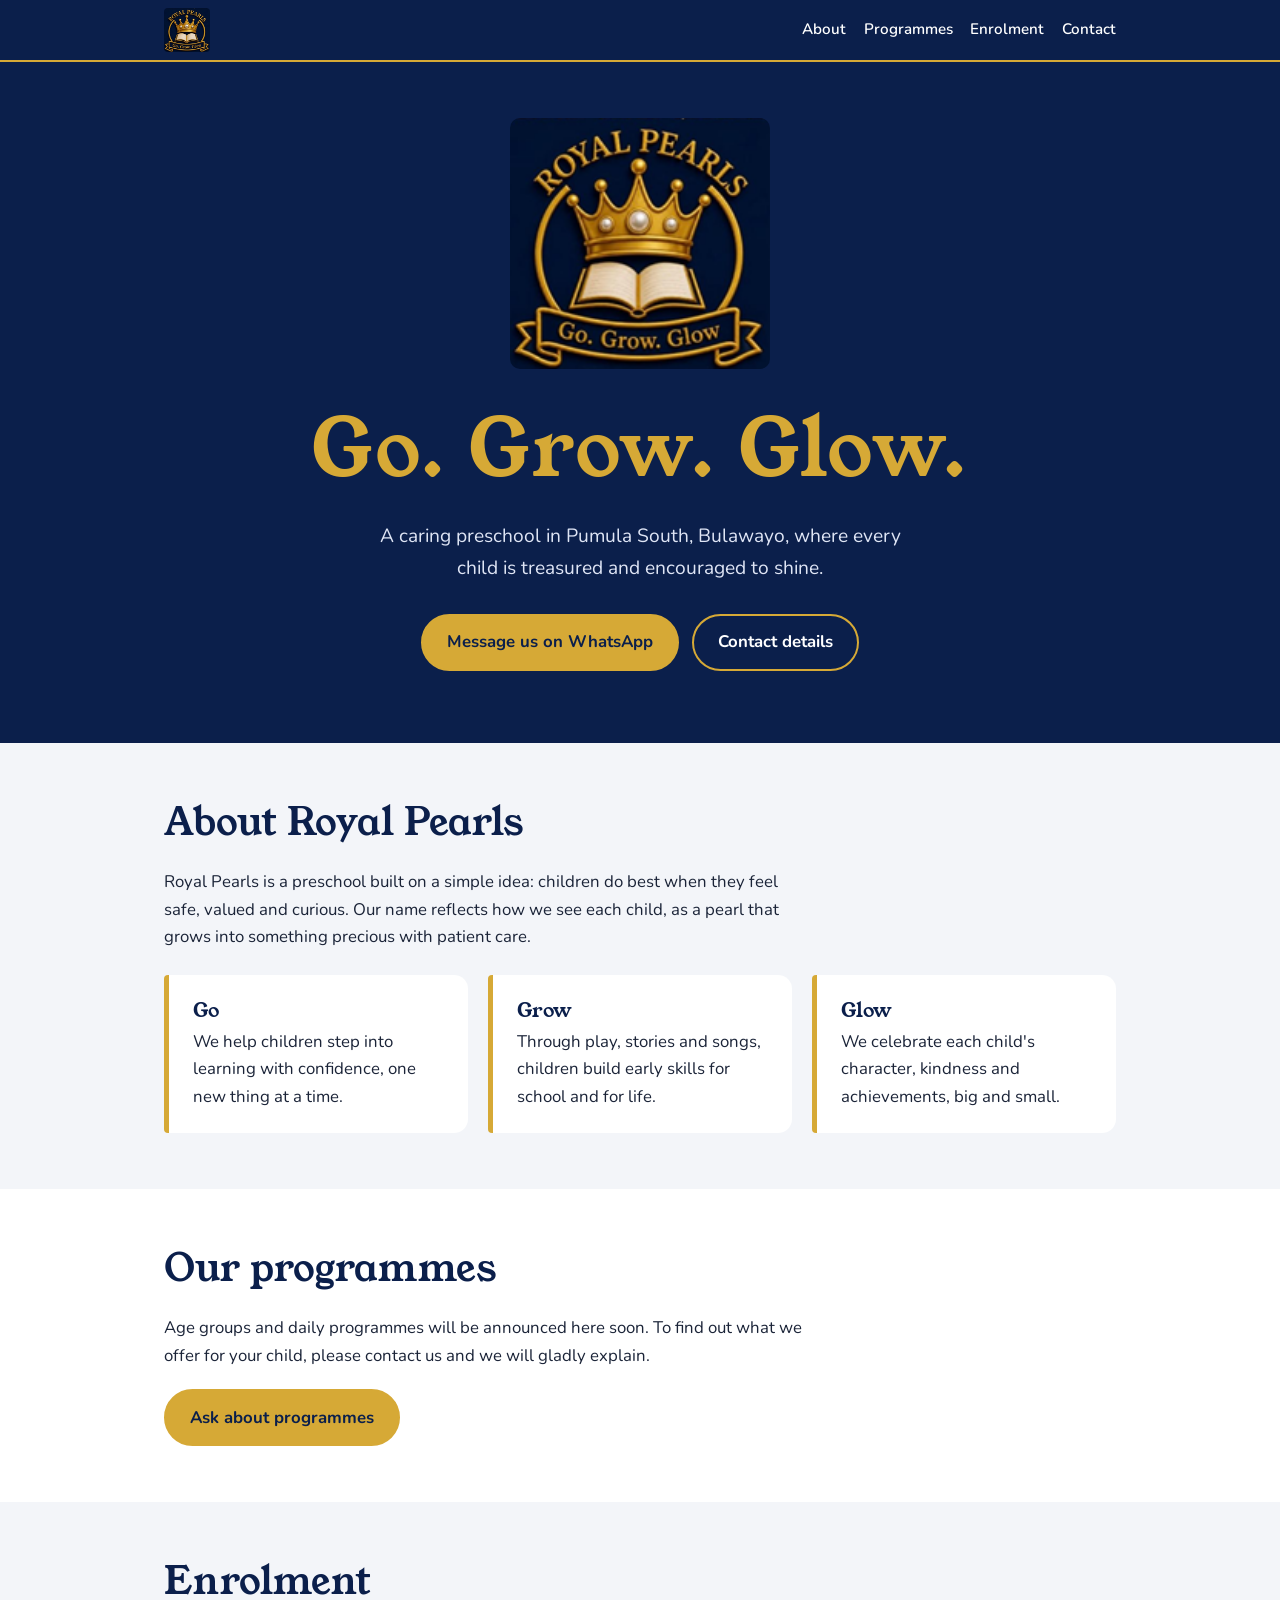
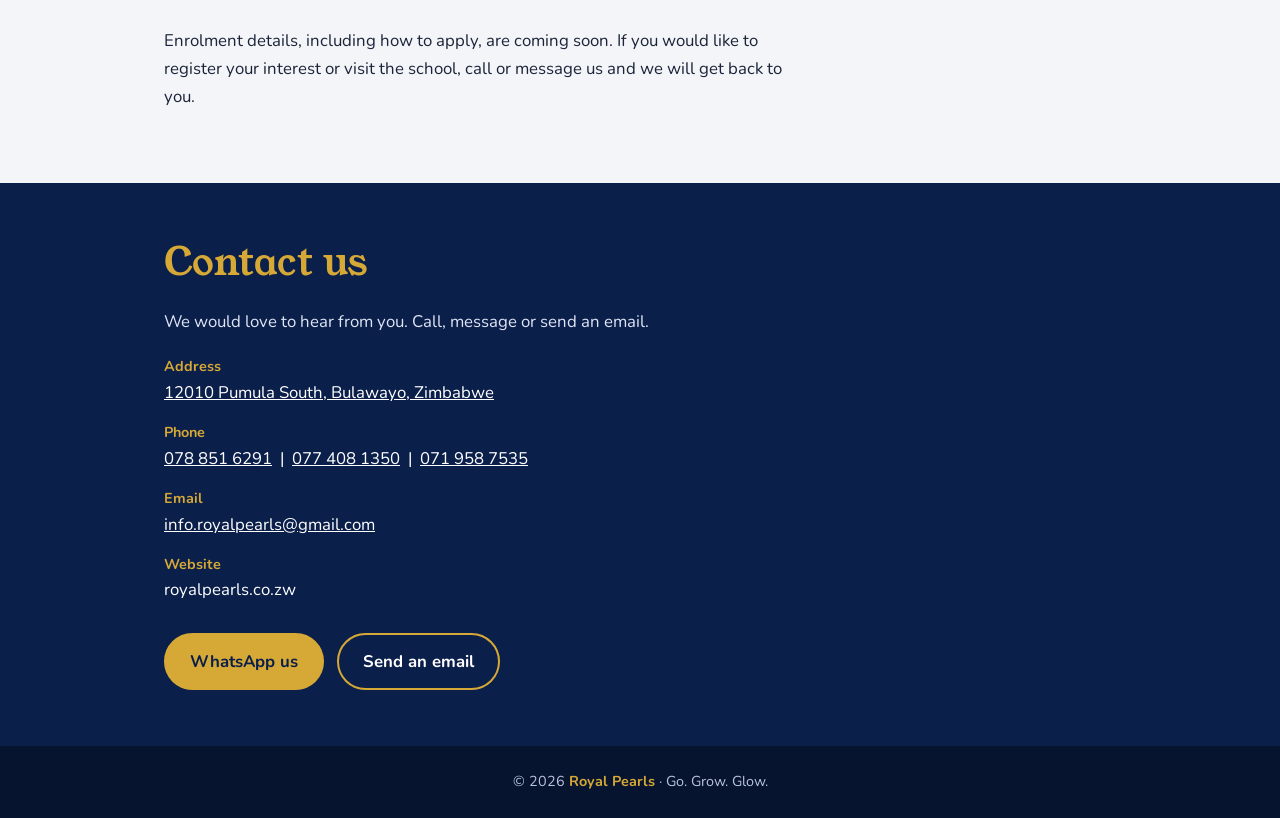
==== index.html @ 529e44fb "Add files via upload" ====
<!DOCTYPE html>
<html lang="en">
<head>
<meta charset="utf-8">
<meta name="viewport" content="width=device-width, initial-scale=1">
<title>Royal Pearls Preschool | Pumula South, Bulawayo</title>
<meta name="description" content="Royal Pearls preschool in Pumula South, Bulawayo. Go. Grow. Glow. Contact us to find out about enrolment.">
<link rel="icon" href="logo.png">
<link rel="preconnect" href="https://fonts.googleapis.com">
<link rel="preconnect" href="https://fonts.gstatic.com" crossorigin>
<link href="https://fonts.googleapis.com/css2?family=Nunito:wght@400;600;700&family=Young+Serif&display=swap" rel="stylesheet">
<style>
:root{--navy:#0b1f4b;--navy2:#13306d;--gold:#d6a936;--gold-dk:#8a6a12;--pearl:#f3f5f9;--ink:#1b2438;--white:#fff}
*{box-sizing:border-box}
html{scroll-behavior:smooth}
body{margin:0;font-family:Nunito,Arial,sans-serif;color:var(--ink);background:var(--pearl);line-height:1.65;font-size:1.05rem}
h1,h2,h3{font-family:"Young Serif",Georgia,serif;font-weight:400;line-height:1.2;margin:0 0 .6em}
a{color:inherit}
:focus-visible{outline:3px solid var(--gold);outline-offset:3px}
.wrap{max-width:62rem;margin:0 auto;padding:0 1.25rem}
header{background:var(--navy);position:sticky;top:0;z-index:5;border-bottom:2px solid var(--gold)}
header .wrap{display:flex;align-items:center;justify-content:space-between;gap:1rem;padding-top:.5rem;padding-bottom:.5rem}
header img{height:44px;width:auto;border-radius:4px;display:block}
nav{display:flex;gap:1.1rem;flex-wrap:wrap;justify-content:flex-end}
nav a{color:var(--white);text-decoration:none;font-weight:600;font-size:.95rem}
nav a:hover{color:var(--gold)}
.hero{background:var(--navy);color:var(--white);text-align:center;padding:3.5rem 0 4.5rem}
.hero img{width:min(260px,70%);height:auto;border-radius:10px;margin-bottom:1.5rem}
.hero h1{font-size:clamp(2.6rem,9vw,5rem);color:var(--gold);letter-spacing:.02em;margin-bottom:.3em}
.hero p{max-width:34rem;margin:0 auto 1.8rem;font-size:1.2rem;color:#dfe5f5}
.btns{display:flex;gap:.8rem;justify-content:center;flex-wrap:wrap}
.btn{display:inline-block;padding:.8rem 1.5rem;border-radius:999px;font-weight:700;text-decoration:none;border:2px solid var(--gold)}
.btn.gold{background:var(--gold);color:var(--navy)}
.btn.gold:hover{background:#e6bd54}
.btn.line{color:var(--white)}
.btn.line:hover{background:rgba(255,255,255,.1)}
section{padding:3.5rem 0}
section h2{font-size:clamp(1.8rem,5vw,2.4rem);color:var(--navy)}
.lead{max-width:40rem}
.grid{display:grid;gap:1.25rem;grid-template-columns:repeat(auto-fit,minmax(15rem,1fr));margin-top:1.5rem}
.card{background:var(--white);border-left:5px solid var(--gold);padding:1.4rem 1.5rem;border-radius:4px 14px 14px 4px}
.card h3{font-size:1.25rem;color:var(--navy);margin-bottom:.3em}
.card p{margin:0}
.band{background:var(--navy);color:var(--white)}
.band h2{color:var(--gold)}
.band p{color:#dfe5f5}
.contact-list{list-style:none;padding:0;margin:1.2rem 0 0;display:grid;gap:.9rem}
.contact-list b{display:block;color:var(--gold);font-size:.9rem}
.contact-list a{color:var(--white)}
footer{background:#07142f;color:#b9c3dd;text-align:center;padding:1.5rem 1rem;font-size:.9rem}
footer b{color:var(--gold)}
@media (prefers-reduced-motion:reduce){html{scroll-behavior:auto}}
@media (max-width:34rem){nav{gap:.7rem}nav a{font-size:.85rem}}
</style>
</head>
<body>
<header>
  <div class="wrap">
    <a href="#top" aria-label="Royal Pearls home"><img src="logo.png" alt="Royal Pearls logo"></a>
    <nav aria-label="Main">
      <a href="#about">About</a>
      <a href="#programmes">Programmes</a>
      <a href="#enrol">Enrolment</a>
      <a href="#contact">Contact</a>
    </nav>
  </div>
</header>

<main id="top">
  <div class="hero">
    <div class="wrap">
      <img src="logo.png" alt="Royal Pearls: a golden crown over an open book, with the words Go. Grow. Glow.">
      <h1>Go. Grow. Glow.</h1>
      <p>A caring preschool in Pumula South, Bulawayo, where every child is treasured and encouraged to shine.</p>
      <div class="btns">
        <a class="btn gold" href="https://wa.me/263788516291?text=Hello%20Royal%20Pearls%2C%20I%27d%20like%20to%20ask%20about%20enrolment.">Message us on WhatsApp</a>
        <a class="btn line" href="#contact">Contact details</a>
      </div>
    </div>
  </div>

  <section id="about">
    <div class="wrap">
      <h2>About Royal Pearls</h2>
      <p class="lead">Royal Pearls is a preschool built on a simple idea: children do best when they feel safe, valued and curious. Our name reflects how we see each child, as a pearl that grows into something precious with patient care.</p>
      <div class="grid">
        <div class="card"><h3>Go</h3><p>We help children step into learning with confidence, one new thing at a time.</p></div>
        <div class="card"><h3>Grow</h3><p>Through play, stories and songs, children build early skills for school and for life.</p></div>
        <div class="card"><h3>Glow</h3><p>We celebrate each child's character, kindness and achievements, big and small.</p></div>
      </div>
    </div>
  </section>

  <section id="programmes" style="background:var(--white)">
    <div class="wrap">
      <h2>Our programmes</h2>
      <p class="lead">Age groups and daily programmes will be announced here soon. To find out what we offer for your child, please contact us and we will gladly explain.</p>
      <div class="btns" style="justify-content:flex-start;margin-top:1.2rem">
        <a class="btn gold" href="#contact">Ask about programmes</a>
      </div>
    </div>
  </section>

  <section id="enrol">
    <div class="wrap">
      <h2>Enrolment</h2>
      <p class="lead">Enrolment details, including how to apply, are coming soon. If you would like to register your interest or visit the school, call or message us and we will get back to you.</p>
    </div>
  </section>

  <section id="contact" class="band">
    <div class="wrap">
      <h2>Contact us</h2>
      <p class="lead">We would love to hear from you. Call, message or send an email.</p>
      <ul class="contact-list">
        <li><b>Address</b><a href="https://www.google.com/maps/search/?api=1&query=12010+Pumula+South+Bulawayo+Zimbabwe">12010 Pumula South, Bulawayo, Zimbabwe</a></li>
        <li><b>Phone</b>
          <a href="tel:+263788516291">078 851 6291</a> &nbsp;|&nbsp;
          <a href="tel:+263774081350">077 408 1350</a> &nbsp;|&nbsp;
          <a href="tel:+263719587535">071 958 7535</a></li>
        <li><b>Email</b><a href="mailto:info.royalpearls@gmail.com">info.royalpearls@gmail.com</a></li>
        <li><b>Website</b>royalpearls.co.zw</li>
      </ul>
      <div class="btns" style="justify-content:flex-start;margin-top:1.8rem">
        <a class="btn gold" href="https://wa.me/263788516291?text=Hello%20Royal%20Pearls%2C%20I%27d%20like%20to%20ask%20about%20enrolment.">WhatsApp us</a>
        <a class="btn line" href="mailto:info.royalpearls@gmail.com">Send an email</a>
      </div>
    </div>
  </section>
</main>

<footer>
  <p style="margin:0">&copy; <span id="y">2026</span> <b>Royal Pearls</b> &middot; Go. Grow. Glow.</p>
</footer>
<script>document.getElementById("y").textContent=new Date().getFullYear();</script>
</body>
</html>
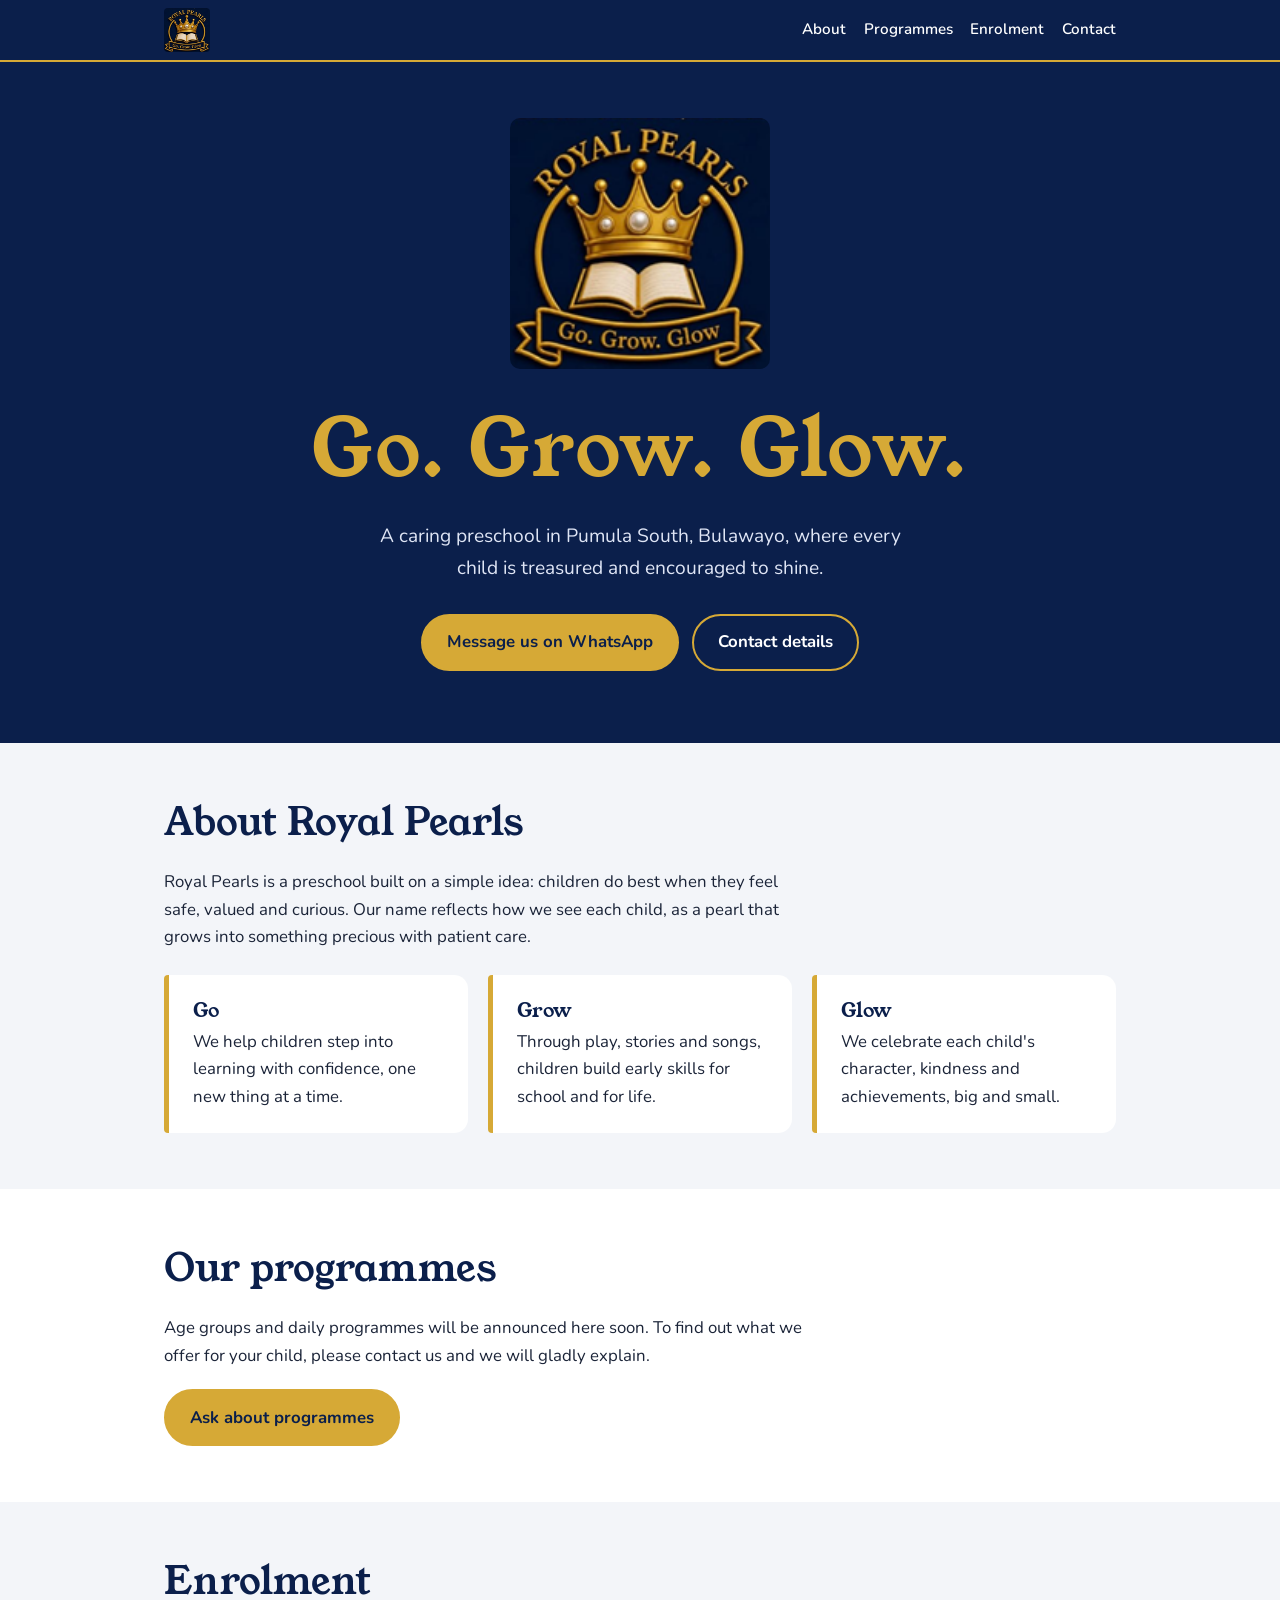
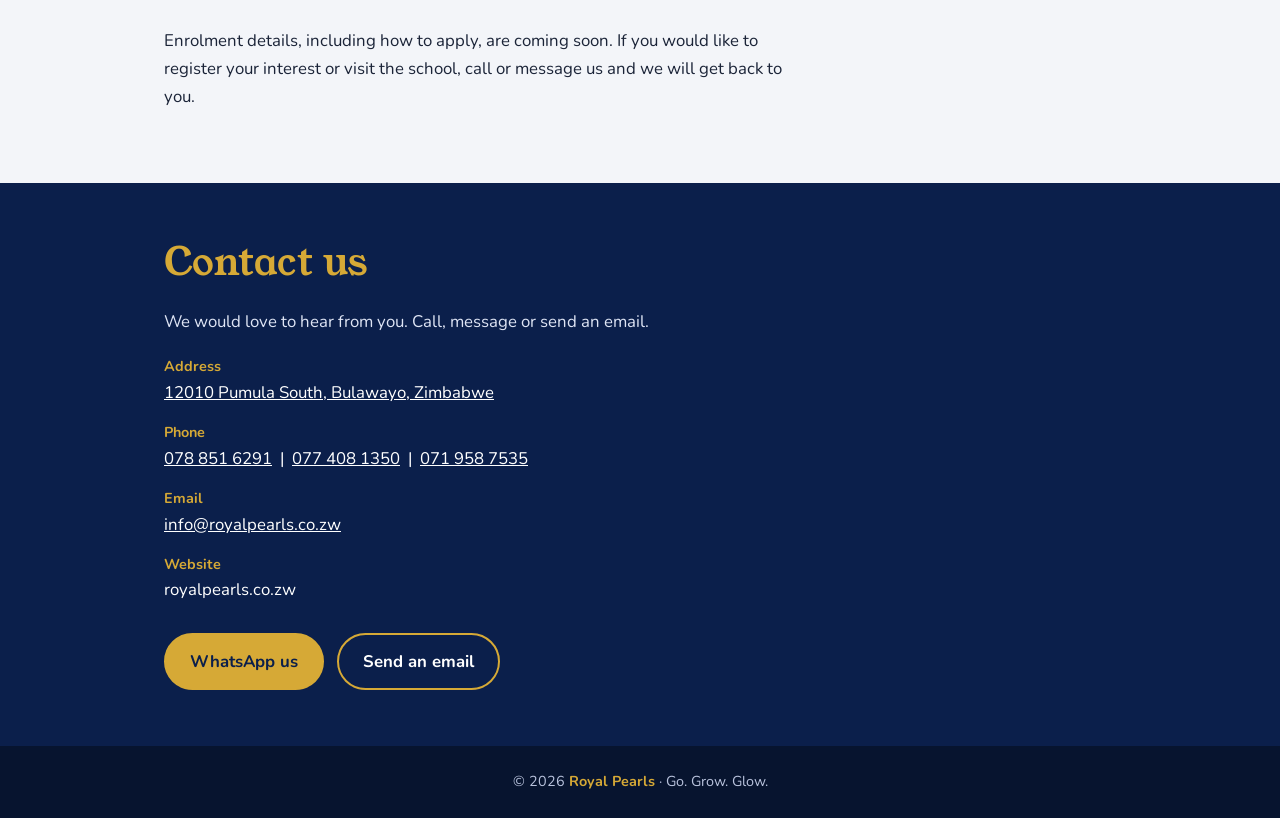
==== commit 02546d1f: "Update email contact to new domain changing email address" ====
--- a/index.html
+++ b/index.html
@@ -118,12 +118,12 @@
           <a href="tel:+263788516291">078 851 6291</a> &nbsp;|&nbsp;
           <a href="tel:+263774081350">077 408 1350</a> &nbsp;|&nbsp;
           <a href="tel:+263719587535">071 958 7535</a></li>
-        <li><b>Email</b><a href="mailto:info.royalpearls@gmail.com">info.royalpearls@gmail.com</a></li>
+        <li><b>Email</b><a href="mailto:info@royalpearls.co.zw">info@royalpearls.co.zw</a></li>
         <li><b>Website</b>royalpearls.co.zw</li>
       </ul>
       <div class="btns" style="justify-content:flex-start;margin-top:1.8rem">
         <a class="btn gold" href="https://wa.me/263788516291?text=Hello%20Royal%20Pearls%2C%20I%27d%20like%20to%20ask%20about%20enrolment.">WhatsApp us</a>
-        <a class="btn line" href="mailto:info.royalpearls@gmail.com">Send an email</a>
+        <a class="btn line" href="mailto:info@royalpearls.co.zw">Send an email</a>
       </div>
     </div>
   </section>
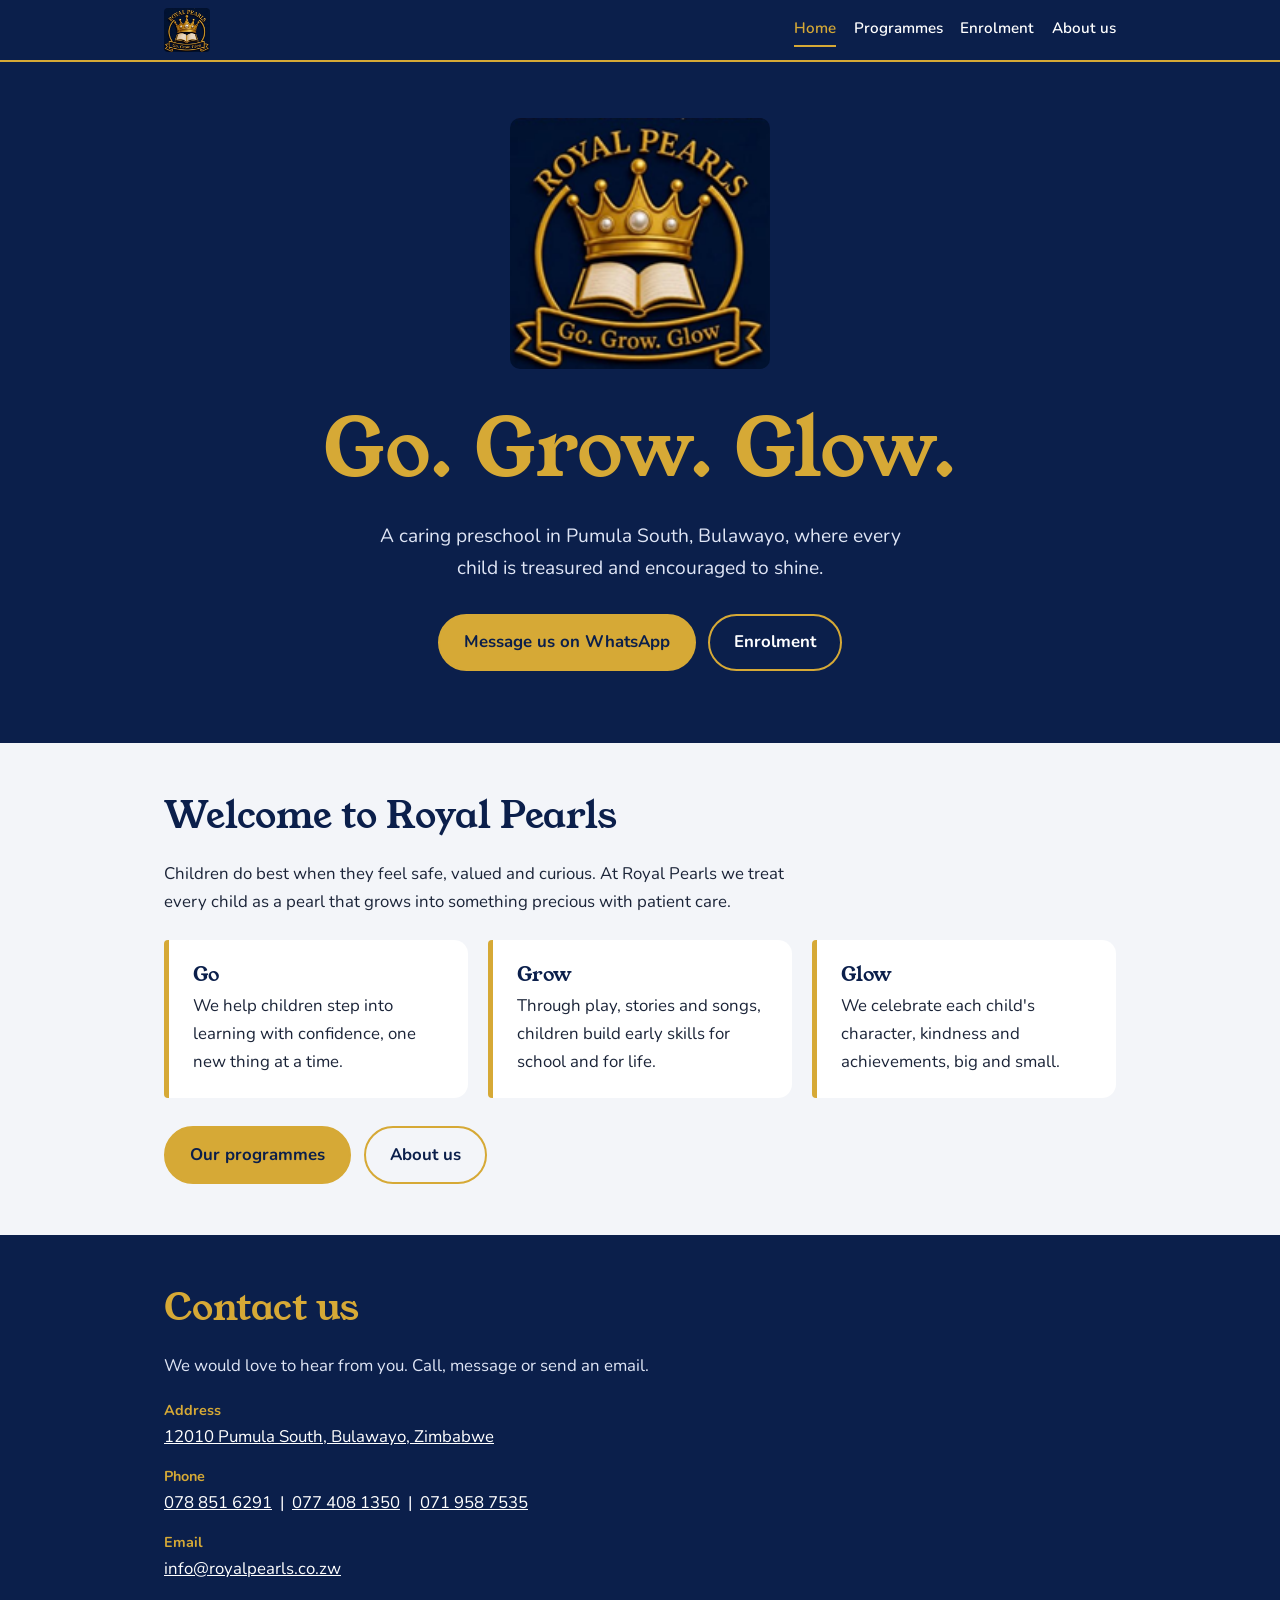
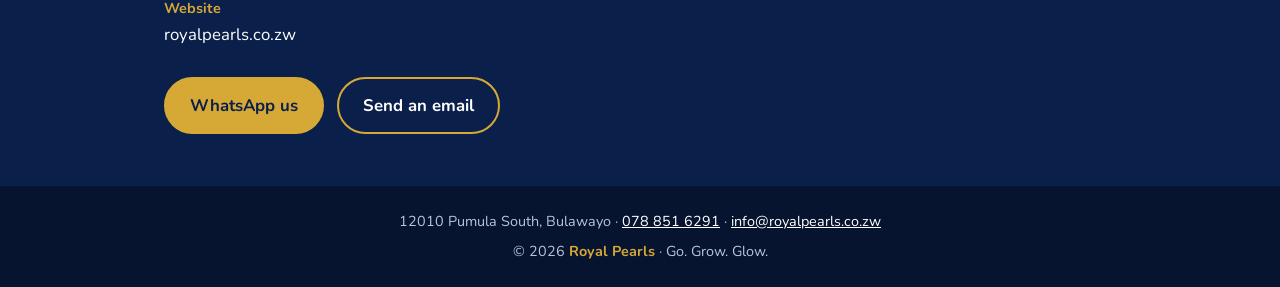
==== commit df82e424: "Updating website for multiple pages Adding additional pages to the website to make it more professio" ====
--- a/index.html
+++ b/index.html
@@ -1,137 +1,33 @@
 <!DOCTYPE html>
-<html lang="en">
-<head>
-<meta charset="utf-8">
-<meta name="viewport" content="width=device-width, initial-scale=1">
-<title>Royal Pearls Preschool | Pumula South, Bulawayo</title>
-<meta name="description" content="Royal Pearls preschool in Pumula South, Bulawayo. Go. Grow. Glow. Contact us to find out about enrolment.">
+<html lang="en"><head><meta charset="utf-8"><meta name="viewport" content="width=device-width, initial-scale=1">
+<title>Home | Royal Pearls Preschool, Bulawayo</title>
+<meta name="description" content="Royal Pearls preschool in Pumula South, Bulawayo. Go. Grow. Glow.">
 <link rel="icon" href="logo.png">
-<link rel="preconnect" href="https://fonts.googleapis.com">
-<link rel="preconnect" href="https://fonts.gstatic.com" crossorigin>
+<link rel="preconnect" href="https://fonts.googleapis.com"><link rel="preconnect" href="https://fonts.gstatic.com" crossorigin>
 <link href="https://fonts.googleapis.com/css2?family=Nunito:wght@400;600;700&family=Young+Serif&display=swap" rel="stylesheet">
-<style>
-:root{--navy:#0b1f4b;--navy2:#13306d;--gold:#d6a936;--gold-dk:#8a6a12;--pearl:#f3f5f9;--ink:#1b2438;--white:#fff}
-*{box-sizing:border-box}
-html{scroll-behavior:smooth}
-body{margin:0;font-family:Nunito,Arial,sans-serif;color:var(--ink);background:var(--pearl);line-height:1.65;font-size:1.05rem}
-h1,h2,h3{font-family:"Young Serif",Georgia,serif;font-weight:400;line-height:1.2;margin:0 0 .6em}
-a{color:inherit}
-:focus-visible{outline:3px solid var(--gold);outline-offset:3px}
-.wrap{max-width:62rem;margin:0 auto;padding:0 1.25rem}
-header{background:var(--navy);position:sticky;top:0;z-index:5;border-bottom:2px solid var(--gold)}
-header .wrap{display:flex;align-items:center;justify-content:space-between;gap:1rem;padding-top:.5rem;padding-bottom:.5rem}
-header img{height:44px;width:auto;border-radius:4px;display:block}
-nav{display:flex;gap:1.1rem;flex-wrap:wrap;justify-content:flex-end}
-nav a{color:var(--white);text-decoration:none;font-weight:600;font-size:.95rem}
-nav a:hover{color:var(--gold)}
-.hero{background:var(--navy);color:var(--white);text-align:center;padding:3.5rem 0 4.5rem}
-.hero img{width:min(260px,70%);height:auto;border-radius:10px;margin-bottom:1.5rem}
-.hero h1{font-size:clamp(2.6rem,9vw,5rem);color:var(--gold);letter-spacing:.02em;margin-bottom:.3em}
-.hero p{max-width:34rem;margin:0 auto 1.8rem;font-size:1.2rem;color:#dfe5f5}
-.btns{display:flex;gap:.8rem;justify-content:center;flex-wrap:wrap}
-.btn{display:inline-block;padding:.8rem 1.5rem;border-radius:999px;font-weight:700;text-decoration:none;border:2px solid var(--gold)}
-.btn.gold{background:var(--gold);color:var(--navy)}
-.btn.gold:hover{background:#e6bd54}
-.btn.line{color:var(--white)}
-.btn.line:hover{background:rgba(255,255,255,.1)}
-section{padding:3.5rem 0}
-section h2{font-size:clamp(1.8rem,5vw,2.4rem);color:var(--navy)}
-.lead{max-width:40rem}
-.grid{display:grid;gap:1.25rem;grid-template-columns:repeat(auto-fit,minmax(15rem,1fr));margin-top:1.5rem}
-.card{background:var(--white);border-left:5px solid var(--gold);padding:1.4rem 1.5rem;border-radius:4px 14px 14px 4px}
-.card h3{font-size:1.25rem;color:var(--navy);margin-bottom:.3em}
-.card p{margin:0}
-.band{background:var(--navy);color:var(--white)}
-.band h2{color:var(--gold)}
-.band p{color:#dfe5f5}
-.contact-list{list-style:none;padding:0;margin:1.2rem 0 0;display:grid;gap:.9rem}
-.contact-list b{display:block;color:var(--gold);font-size:.9rem}
-.contact-list a{color:var(--white)}
-footer{background:#07142f;color:#b9c3dd;text-align:center;padding:1.5rem 1rem;font-size:.9rem}
-footer b{color:var(--gold)}
-@media (prefers-reduced-motion:reduce){html{scroll-behavior:auto}}
-@media (max-width:34rem){nav{gap:.7rem}nav a{font-size:.85rem}}
-</style>
-</head>
-<body>
-<header>
-  <div class="wrap">
-    <a href="#top" aria-label="Royal Pearls home"><img src="logo.png" alt="Royal Pearls logo"></a>
-    <nav aria-label="Main">
-      <a href="#about">About</a>
-      <a href="#programmes">Programmes</a>
-      <a href="#enrol">Enrolment</a>
-      <a href="#contact">Contact</a>
-    </nav>
-  </div>
-</header>
-
-<main id="top">
-  <div class="hero">
-    <div class="wrap">
-      <img src="logo.png" alt="Royal Pearls: a golden crown over an open book, with the words Go. Grow. Glow.">
-      <h1>Go. Grow. Glow.</h1>
-      <p>A caring preschool in Pumula South, Bulawayo, where every child is treasured and encouraged to shine.</p>
-      <div class="btns">
-        <a class="btn gold" href="https://wa.me/263788516291?text=Hello%20Royal%20Pearls%2C%20I%27d%20like%20to%20ask%20about%20enrolment.">Message us on WhatsApp</a>
-        <a class="btn line" href="#contact">Contact details</a>
-      </div>
-    </div>
-  </div>
-
-  <section id="about">
-    <div class="wrap">
-      <h2>About Royal Pearls</h2>
-      <p class="lead">Royal Pearls is a preschool built on a simple idea: children do best when they feel safe, valued and curious. Our name reflects how we see each child, as a pearl that grows into something precious with patient care.</p>
-      <div class="grid">
-        <div class="card"><h3>Go</h3><p>We help children step into learning with confidence, one new thing at a time.</p></div>
-        <div class="card"><h3>Grow</h3><p>Through play, stories and songs, children build early skills for school and for life.</p></div>
-        <div class="card"><h3>Glow</h3><p>We celebrate each child's character, kindness and achievements, big and small.</p></div>
-      </div>
-    </div>
-  </section>
-
-  <section id="programmes" style="background:var(--white)">
-    <div class="wrap">
-      <h2>Our programmes</h2>
-      <p class="lead">Age groups and daily programmes will be announced here soon. To find out what we offer for your child, please contact us and we will gladly explain.</p>
-      <div class="btns" style="justify-content:flex-start;margin-top:1.2rem">
-        <a class="btn gold" href="#contact">Ask about programmes</a>
-      </div>
-    </div>
-  </section>
-
-  <section id="enrol">
-    <div class="wrap">
-      <h2>Enrolment</h2>
-      <p class="lead">Enrolment details, including how to apply, are coming soon. If you would like to register your interest or visit the school, call or message us and we will get back to you.</p>
-    </div>
-  </section>
-
-  <section id="contact" class="band">
-    <div class="wrap">
-      <h2>Contact us</h2>
-      <p class="lead">We would love to hear from you. Call, message or send an email.</p>
-      <ul class="contact-list">
-        <li><b>Address</b><a href="https://www.google.com/maps/search/?api=1&query=12010+Pumula+South+Bulawayo+Zimbabwe">12010 Pumula South, Bulawayo, Zimbabwe</a></li>
-        <li><b>Phone</b>
-          <a href="tel:+263788516291">078 851 6291</a> &nbsp;|&nbsp;
-          <a href="tel:+263774081350">077 408 1350</a> &nbsp;|&nbsp;
-          <a href="tel:+263719587535">071 958 7535</a></li>
-        <li><b>Email</b><a href="mailto:info@royalpearls.co.zw">info@royalpearls.co.zw</a></li>
-        <li><b>Website</b>royalpearls.co.zw</li>
-      </ul>
-      <div class="btns" style="justify-content:flex-start;margin-top:1.8rem">
-        <a class="btn gold" href="https://wa.me/263788516291?text=Hello%20Royal%20Pearls%2C%20I%27d%20like%20to%20ask%20about%20enrolment.">WhatsApp us</a>
-        <a class="btn line" href="mailto:info@royalpearls.co.zw">Send an email</a>
-      </div>
-    </div>
-  </section>
+<link rel="stylesheet" href="style.css">
+</head><body>
+<header><div class="wrap"><a href="index.html" aria-label="Royal Pearls home"><img src="logo.png" alt="Royal Pearls logo"></a><nav aria-label="Main"><a href="index.html" aria-current="page">Home</a><a href="programmes.html">Programmes</a><a href="enrolment.html">Enrolment</a><a href="about.html">About us</a></nav></div></header>
+<main>
+<div class="hero"><div class="wrap"><img src="logo.png" alt="Royal Pearls: a golden crown over an open book, with the words Go. Grow. Glow.">
+<h1>Go. Grow. Glow.</h1><p>A caring preschool in Pumula South, Bulawayo, where every child is treasured and encouraged to shine.</p>
+<div class="btns center"><a class="btn gold" href="https://wa.me/263788516291?text=Hello%20Royal%20Pearls%2C%20I%27d%20like%20to%20ask%20about%20enrolment.">Message us on WhatsApp</a><a class="btn line" href="enrolment.html">Enrolment</a></div></div></div>
+<section><div class="wrap"><h2>Welcome to Royal Pearls</h2>
+<p class="lead">Children do best when they feel safe, valued and curious. At Royal Pearls we treat every child as a pearl that grows into something precious with patient care.</p>
+<div class="grid"><div class="card"><h3>Go</h3><p>We help children step into learning with confidence, one new thing at a time.</p></div>
+<div class="card"><h3>Grow</h3><p>Through play, stories and songs, children build early skills for school and for life.</p></div>
+<div class="card"><h3>Glow</h3><p>We celebrate each child's character, kindness and achievements, big and small.</p></div></div>
+<div class="btns" style="margin-top:1.8rem"><a class="btn gold" href="programmes.html">Our programmes</a><a class="btn gold dark" style="background:none" href="about.html">About us</a></div></div></section>
+<section id="contact" class="band"><div class="wrap"><h2>Contact us</h2>
+<p class="lead">We would love to hear from you. Call, message or send an email.</p>
+<ul class="contact-list">
+<li><b>Address</b><a href="https://www.google.com/maps/search/?api=1&query=12010+Pumula+South+Bulawayo+Zimbabwe">12010 Pumula South, Bulawayo, Zimbabwe</a></li>
+<li><b>Phone</b><a href="tel:+263788516291">078 851 6291</a> &nbsp;|&nbsp; <a href="tel:+263774081350">077 408 1350</a> &nbsp;|&nbsp; <a href="tel:+263719587535">071 958 7535</a></li>
+<li><b>Email</b><a href="mailto:info@royalpearls.co.zw">info@royalpearls.co.zw</a></li>
+<li><b>Website</b>royalpearls.co.zw</li></ul>
+<div class="btns" style="margin-top:1.8rem"><a class="btn gold" href="https://wa.me/263788516291?text=Hello%20Royal%20Pearls%2C%20I%27d%20like%20to%20ask%20about%20enrolment.">WhatsApp us</a><a class="btn line" href="mailto:info@royalpearls.co.zw">Send an email</a></div></div></section>
 </main>
-
-<footer>
-  <p style="margin:0">&copy; <span id="y">2026</span> <b>Royal Pearls</b> &middot; Go. Grow. Glow.</p>
-</footer>
+<footer><p style="margin:0 0 .4rem">12010 Pumula South, Bulawayo &middot; <a href="tel:+263788516291">078 851 6291</a> &middot; <a href="mailto:info@royalpearls.co.zw">info@royalpearls.co.zw</a></p>
+<p style="margin:0">&copy; <span id="y">2026</span> <b>Royal Pearls</b> &middot; Go. Grow. Glow.</p></footer>
 <script>document.getElementById("y").textContent=new Date().getFullYear();</script>
-</body>
-</html>
+</body></html>
--- a/style.css
+++ b/style.css
@@ -0,0 +1,53 @@
+:root{--navy:#0b1f4b;--gold:#d6a936;--pearl:#f3f5f9;--ink:#1b2438;--white:#fff}
+*{box-sizing:border-box}
+html{scroll-behavior:smooth}
+body{margin:0;font-family:Nunito,Arial,sans-serif;color:var(--ink);background:var(--pearl);line-height:1.65;font-size:1.05rem}
+h1,h2,h3{font-family:"Young Serif",Georgia,serif;font-weight:400;line-height:1.2;margin:0 0 .6em}
+a{color:inherit}
+:focus-visible{outline:3px solid var(--gold);outline-offset:3px}
+.wrap{max-width:62rem;margin:0 auto;padding:0 1.25rem}
+header{background:var(--navy);position:sticky;top:0;z-index:5;border-bottom:2px solid var(--gold)}
+header .wrap{display:flex;align-items:center;justify-content:space-between;gap:1rem;padding-top:.5rem;padding-bottom:.5rem;flex-wrap:wrap}
+header img{height:44px;width:auto;border-radius:4px;display:block}
+nav{display:flex;gap:1.1rem;flex-wrap:wrap}
+nav a{color:var(--white);text-decoration:none;font-weight:600;font-size:.95rem;padding:.2rem 0;border-bottom:2px solid transparent}
+nav a:hover,nav a[aria-current]{color:var(--gold);border-color:var(--gold)}
+.hero{background:var(--navy);color:var(--white);text-align:center;padding:3.5rem 0 4.5rem}
+.hero img{width:min(260px,70%);height:auto;border-radius:10px;margin-bottom:1.5rem}
+.hero h1{font-size:clamp(2.6rem,9vw,5rem);color:var(--gold);margin-bottom:.3em}
+.hero p{max-width:34rem;margin:0 auto 1.8rem;font-size:1.2rem;color:#dfe5f5}
+.pagehead{background:var(--navy);color:var(--white);padding:2.8rem 0}
+.pagehead h1{color:var(--gold);font-size:clamp(2rem,6vw,3rem);margin:0 0 .3em}
+.pagehead p{margin:0;max-width:38rem;color:#dfe5f5}
+.btns{display:flex;gap:.8rem;flex-wrap:wrap}
+.center{justify-content:center}
+.btn{display:inline-block;padding:.8rem 1.5rem;border-radius:999px;font-weight:700;text-decoration:none;border:2px solid var(--gold)}
+.btn.gold{background:var(--gold);color:var(--navy)}
+.btn.gold:hover{background:#e6bd54}
+.btn.line{color:var(--white)}
+.btn.line:hover{background:rgba(255,255,255,.1)}
+.btn.dark{color:var(--navy)}
+section{padding:3.2rem 0}
+section h2{font-size:clamp(1.7rem,5vw,2.3rem);color:var(--navy)}
+.lead{max-width:40rem}
+.alt{background:var(--white)}
+.grid{display:grid;gap:1.25rem;grid-template-columns:repeat(auto-fit,minmax(15rem,1fr));margin-top:1.5rem}
+.card{background:var(--white);border-left:5px solid var(--gold);padding:1.4rem 1.5rem;border-radius:4px 14px 14px 4px}
+.alt .card{background:var(--pearl)}
+.card h3{font-size:1.25rem;color:var(--navy);margin-bottom:.3em}
+.card p{margin:0}
+.soon{display:inline-block;background:var(--gold);color:var(--navy);font-weight:700;font-size:.8rem;padding:.15rem .7rem;border-radius:999px;margin-bottom:.6rem}
+.steps{counter-reset:s;list-style:none;padding:0;margin:1.5rem 0 0;display:grid;gap:1rem}
+.steps li{counter-increment:s;background:var(--white);padding:1rem 1.2rem 1rem 4rem;border-radius:14px;position:relative}
+.steps li::before{content:counter(s);position:absolute;left:1rem;top:.8rem;width:2.2rem;height:2.2rem;border-radius:50%;background:var(--navy);color:var(--gold);display:grid;place-items:center;font-weight:700}
+.band{background:var(--navy);color:var(--white)}
+.band h2{color:var(--gold)}
+.band p{color:#dfe5f5}
+.contact-list{list-style:none;padding:0;margin:1.2rem 0 0;display:grid;gap:.9rem}
+.contact-list b{display:block;color:var(--gold);font-size:.9rem}
+.contact-list a{color:var(--white)}
+footer{background:#07142f;color:#b9c3dd;text-align:center;padding:1.5rem 1rem;font-size:.9rem}
+footer b{color:var(--gold)}
+footer a{color:#fff}
+@media (prefers-reduced-motion:reduce){html{scroll-behavior:auto}}
+@media (max-width:34rem){nav{gap:.7rem}nav a{font-size:.85rem}}
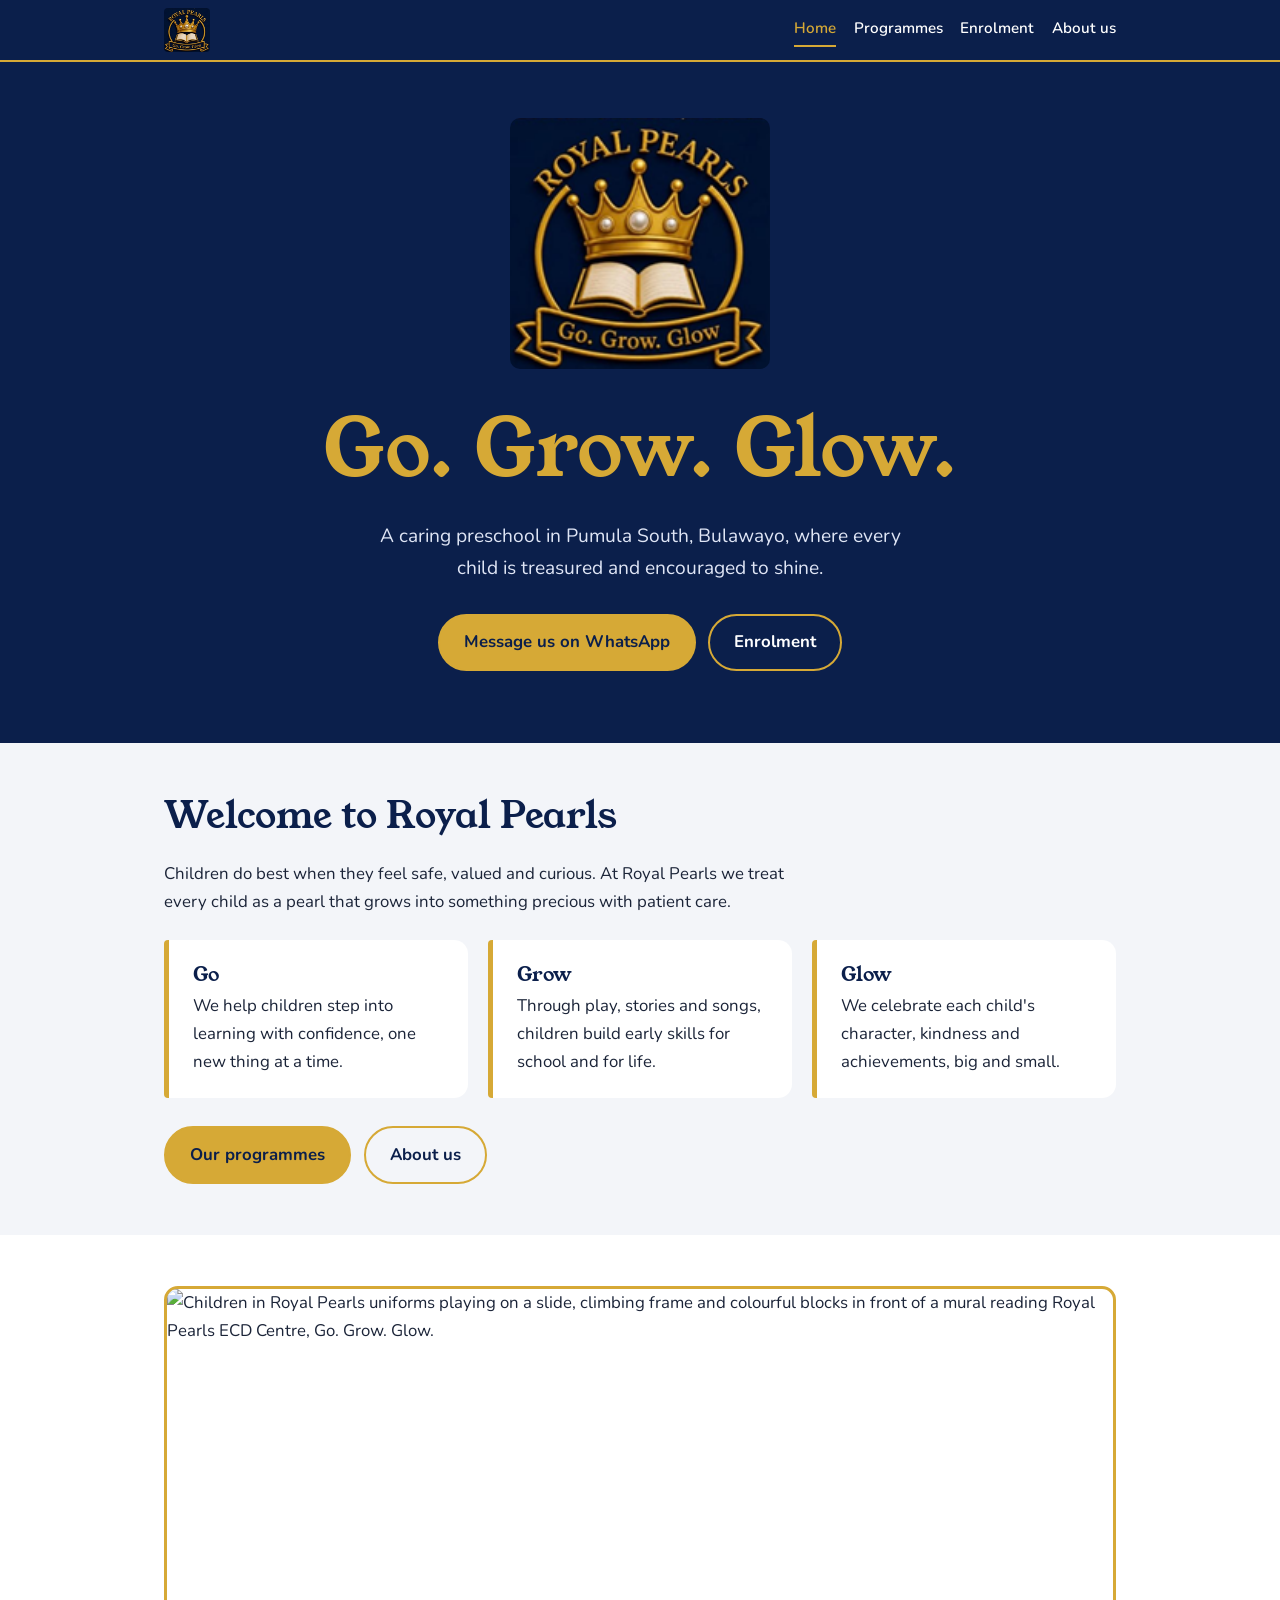
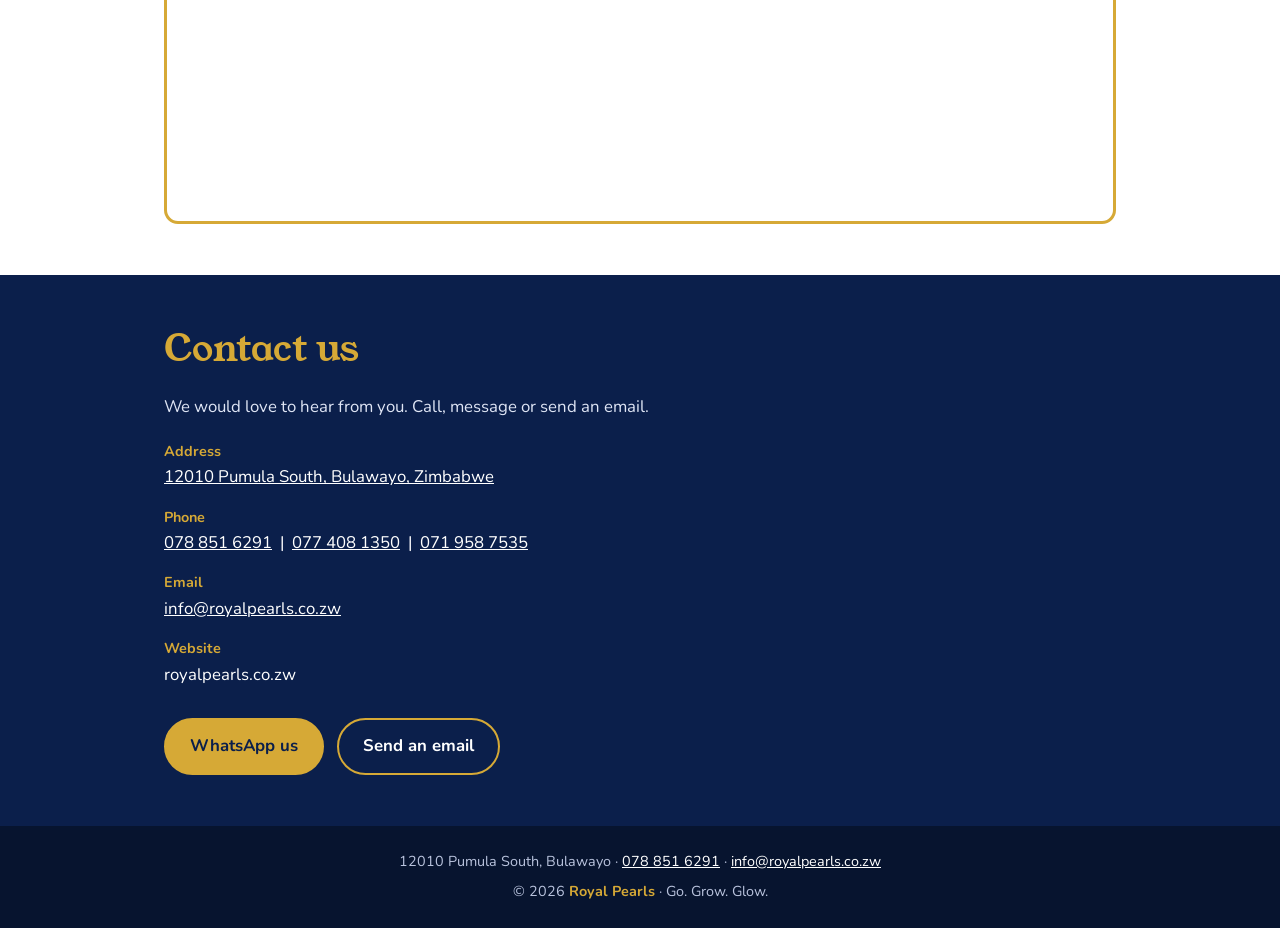
==== commit f4748e0f: "Add files via upload" ====
--- a/index.html
+++ b/index.html
@@ -18,6 +18,7 @@
 <div class="card"><h3>Grow</h3><p>Through play, stories and songs, children build early skills for school and for life.</p></div>
 <div class="card"><h3>Glow</h3><p>We celebrate each child's character, kindness and achievements, big and small.</p></div></div>
 <div class="btns" style="margin-top:1.8rem"><a class="btn gold" href="programmes.html">Our programmes</a><a class="btn gold dark" style="background:none" href="about.html">About us</a></div></div></section>
+<section class="alt"><div class="wrap"><figure class="photo"><img src="images/playground-banner.jpg" width="1200" height="675" alt="Children in Royal Pearls uniforms playing on a slide, climbing frame and colourful blocks in front of a mural reading Royal Pearls ECD Centre, Go. Grow. Glow." loading="lazy"></figure></div></section>
 <section id="contact" class="band"><div class="wrap"><h2>Contact us</h2>
 <p class="lead">We would love to hear from you. Call, message or send an email.</p>
 <ul class="contact-list">
--- a/style.css
+++ b/style.css
@@ -51,3 +51,9 @@
 footer a{color:#fff}
 @media (prefers-reduced-motion:reduce){html{scroll-behavior:auto}}
 @media (max-width:34rem){nav{gap:.7rem}nav a{font-size:.85rem}}
+.photo{margin:1.5rem 0 0}
+.photo:first-child{margin-top:0}
+.photo img{display:block;width:100%;height:auto;border-radius:14px;border:3px solid var(--gold)}
+.photo{margin:1.5rem 0 0}
+.photo:first-child{margin-top:0}
+.photo img{display:block;width:100%;height:auto;border-radius:14px;border:3px solid var(--gold)}
